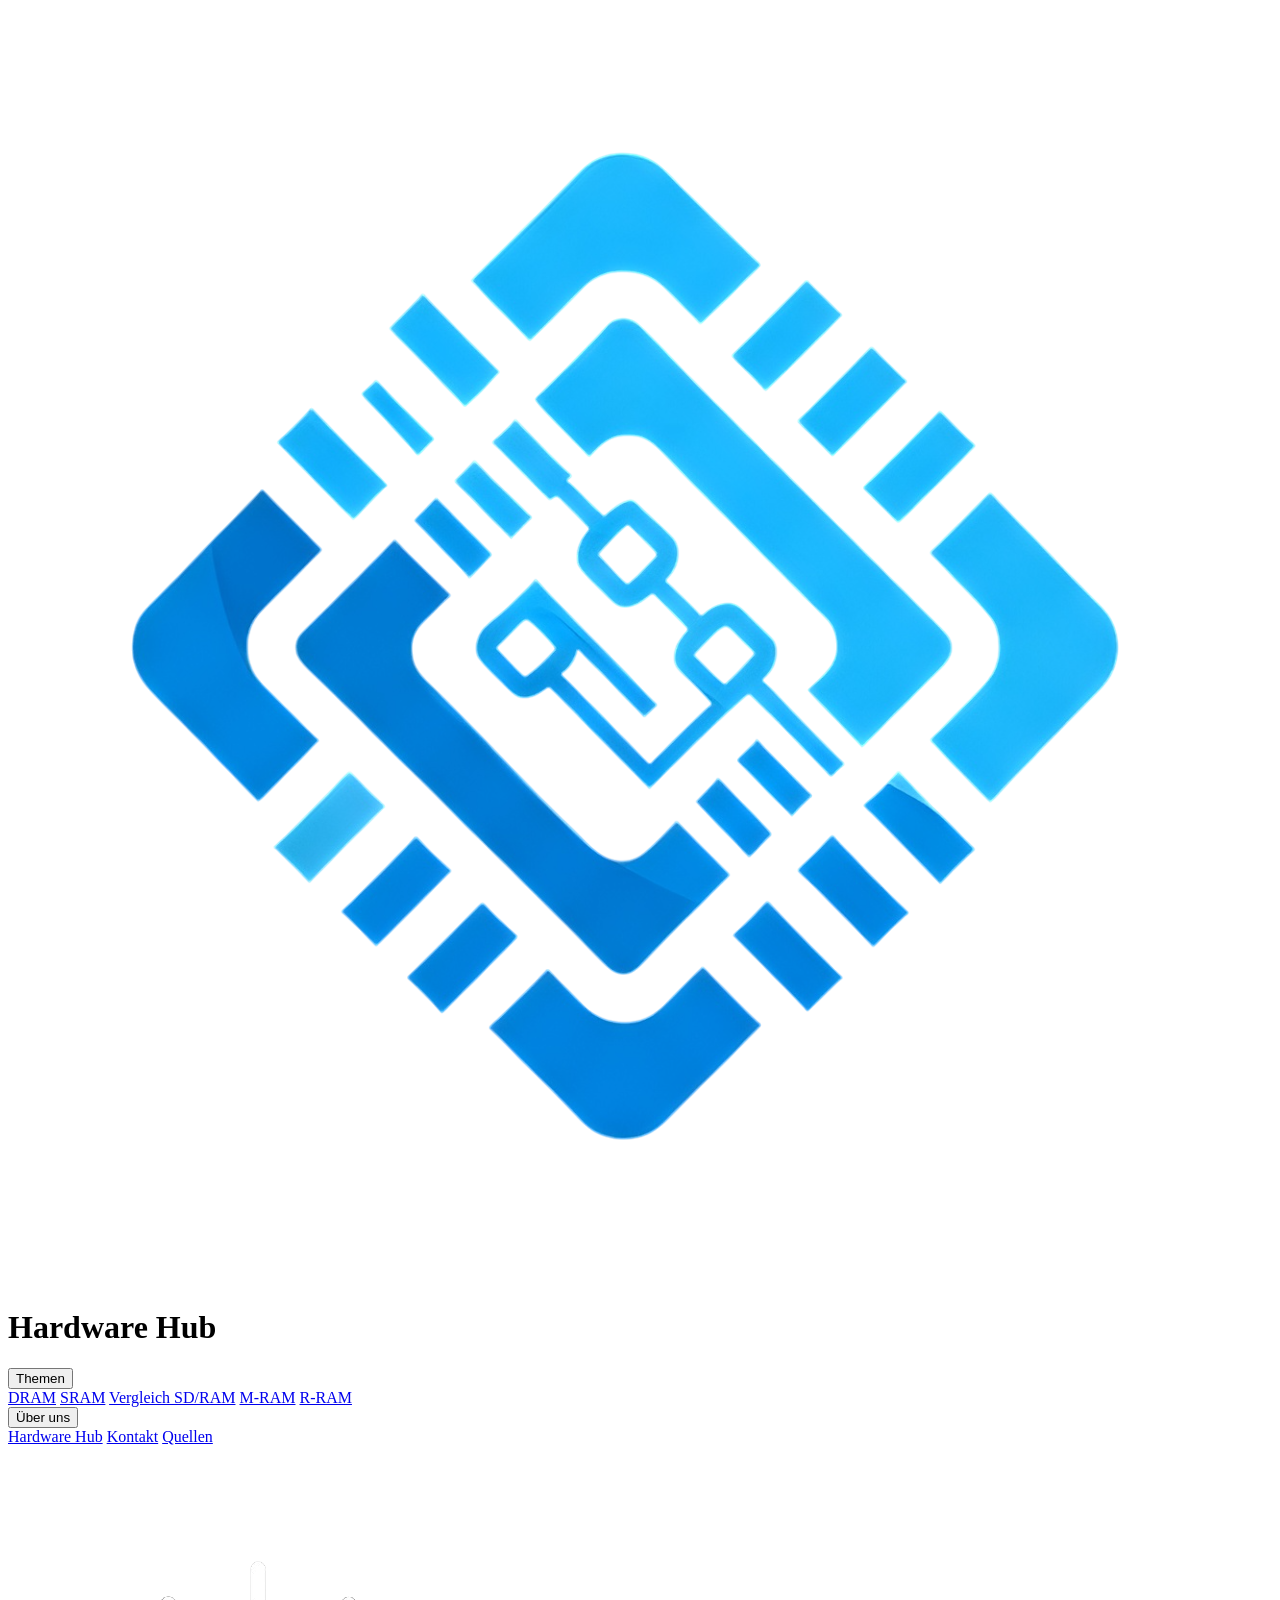
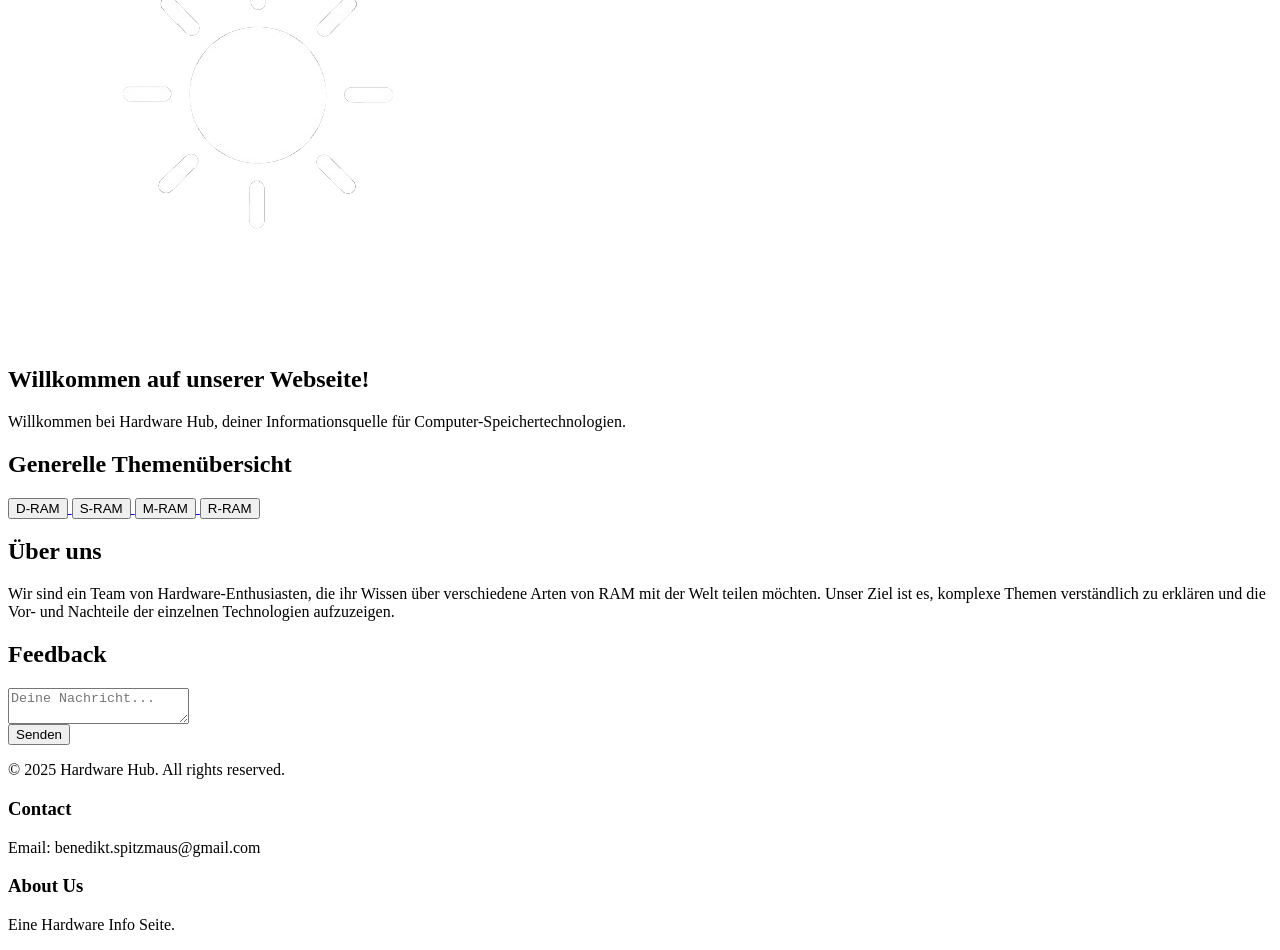
==== Index.html @ ac325075 "Add initial Hardware Hub site and assets Add full website content for 'Hardware Hub' including multi" ====
<head>
    <meta charset="UTF-8">
    <meta name="viewport" content="width=device-width, initial-scale=1.0">
    <title>RAM-Speicher verstehen: D-RAM, S-RAM, M-RAM und R-RAM detailliert erklärt</title>
    <meta name="description" content="Tauche tief ein in die Welt der RAM-Speicher! Erfahre alles über D-RAM, S-RAM, M-RAM und R-RAM, ihre Funktionsweisen, Vor- und Nachteile sowie Anwendungen in der modernen Technik.">
    <meta name="keywords" content="DRAM, SRAM, MRAM, RRAM, RAM, Arbeitsspeicher, Speichertechnologien, flüchtiger Speicher, nicht-flüchtiger Speicher, Computer Hardware, RAM Vergleich, Speicherzukunft, NVM, Non-Volatile Memory, Dynamic RAM, Static RAM, Magnetoresistive RAM, Resistive RAM">
    <meta name="robots" content="index, follow">
    <link rel="stylesheet" href="style.css">
</head>
<body>
     
    <header>
        <!-- WICHTIG: relativer Pfad für Bild, wenn es im selben Projektordner liegt -->
        <a href="Index.html">
            <img id="logo" src="HWLogo.png" alt="Hardware Hub Logo">
        </a>
        
        <h1>Hardware Hub</h1>
        
        <div class="dropdown">
            <button class="dropbtn">Themen</button>
            <div class="dropdown-content">
                <a href="DRAM.html">DRAM</a>
                <a href="SRAM.html">SRAM</a>
                <a href="Vergleich-SD-Ram.html">Vergleich SD/RAM</a>
                <a href="MRAM.html">M-RAM</a>
                <a href="RRAM.html">R-RAM</a>
            </div>
        </div>
            
        <div class="dropdown">
            <button class="dropbtn">Über uns</button>
            <div class="dropdown-content">
                <a href="Info.html">Hardware Hub</a>
                <a href="Kontakt.html">Kontakt</a>
                <a href="Quellen.html">Quellen</a>
            </div>
        </div>
        
        <a  class="header-right">
            <img id="theme-toggle" src="theme-toggle.png" alt="theme-toggle">
        </a>
    </header>

    

    <main>
        <section>
            <h2>Willkommen auf unserer Webseite!</h2>
        </section>
        
        <section>
            <p>Willkommen bei Hardware Hub, deiner Informationsquelle für Computer-Speichertechnologien.</p>
        </section>
    </main>

    <main>
        <section>
            <h2>Generelle Themenübersicht</h2>
        </section>
        
        <div class="hover-text">
        
        <a href="DRAM.html">
            <button class="large-round-hover-btn">
                <span>D-RAM</span>    
            </button>
        </a>
        
        <a href="SRAM.html">
            <button class="large-round-hover-btn">
                <span>S-RAM</span>    
            </button>
        </a>
        
        <a href="MRAM.html">  
            <button class="large-round-hover-btn">
                <span>M-RAM</span>
            </button>
        </a>

        <a href="RRAM.html"> 
            <button class="large-round-hover-btn">
                <span>R-RAM</span>
            </button>
        </a>
        </div>
                
    </main>
    
    <main>
        <section>
            <h2>Über uns</h2>
        </section>
        <section>
            <p>
                Wir sind ein Team von Hardware-Enthusiasten, die ihr Wissen über verschiedene Arten von RAM mit der Welt teilen möchten. Unser Ziel ist es, 
                komplexe Themen verständlich zu erklären und die Vor- und Nachteile der einzelnen Technologien aufzuzeigen.
            </p>
        </section>
    </main>

    <main>
        <section>
            <h2>Feedback</h2>
        </section>

        <section>
            <textarea id="feedback" name="feedback" placeholder="Deine Nachricht..." oninput="autoResize(this)" ></textarea>
        </section>

        <div class="hover-text">
        <a href="Nachricht gesendet.html">
            <button class="send-button">
                <span>Senden</span>    
            </button>
        </a>
        </div>
    </main>
    
    <footer>
        <p>&copy; 2025 Hardware Hub. All rights reserved.</p>
        <section>
            <h3>Contact</h3>
            <p>Email: benedikt.spitzmaus@gmail.com</p>
        </section>
        <section>
            <h3>About Us</h3>
            <p>Eine Hardware Info Seite.</p>
        </section>
    </footer>

    <script src="Script.js"></script>

    <script> //java script KI generiert
        
        // Funktion zur automatischen Höhenanpassung der Textarea
        function autoResize(textarea) {
            // Setze die Höhe auf 'auto', damit die scrollHeight korrekt berechnet werden kann,
            // auch wenn Text gelöscht wird und die Box kleiner werden soll.
            textarea.style.height = 'auto';
            // Setze die Höhe auf die scrollHeight.
            // scrollHeight ist die gesamte Höhe des Inhalts, auch des nicht sichtbaren Teils.
            textarea.style.height = textarea.scrollHeight + 'px';
        }

        // Optional: Rufe die Funktion einmal beim Laden auf, falls bereits Text vorhanden ist
        // (z.B. wenn das Feld serverseitig mit Inhalt gefüllt wird).
        // document.addEventListener('DOMContentLoaded', () => {
        //     const textarea = document.getElementById('dynamischeTextarea');
        //     if (textarea) {
        //         autoResize(textarea);
        //     }
        // });
    </script>
</body>
</html>
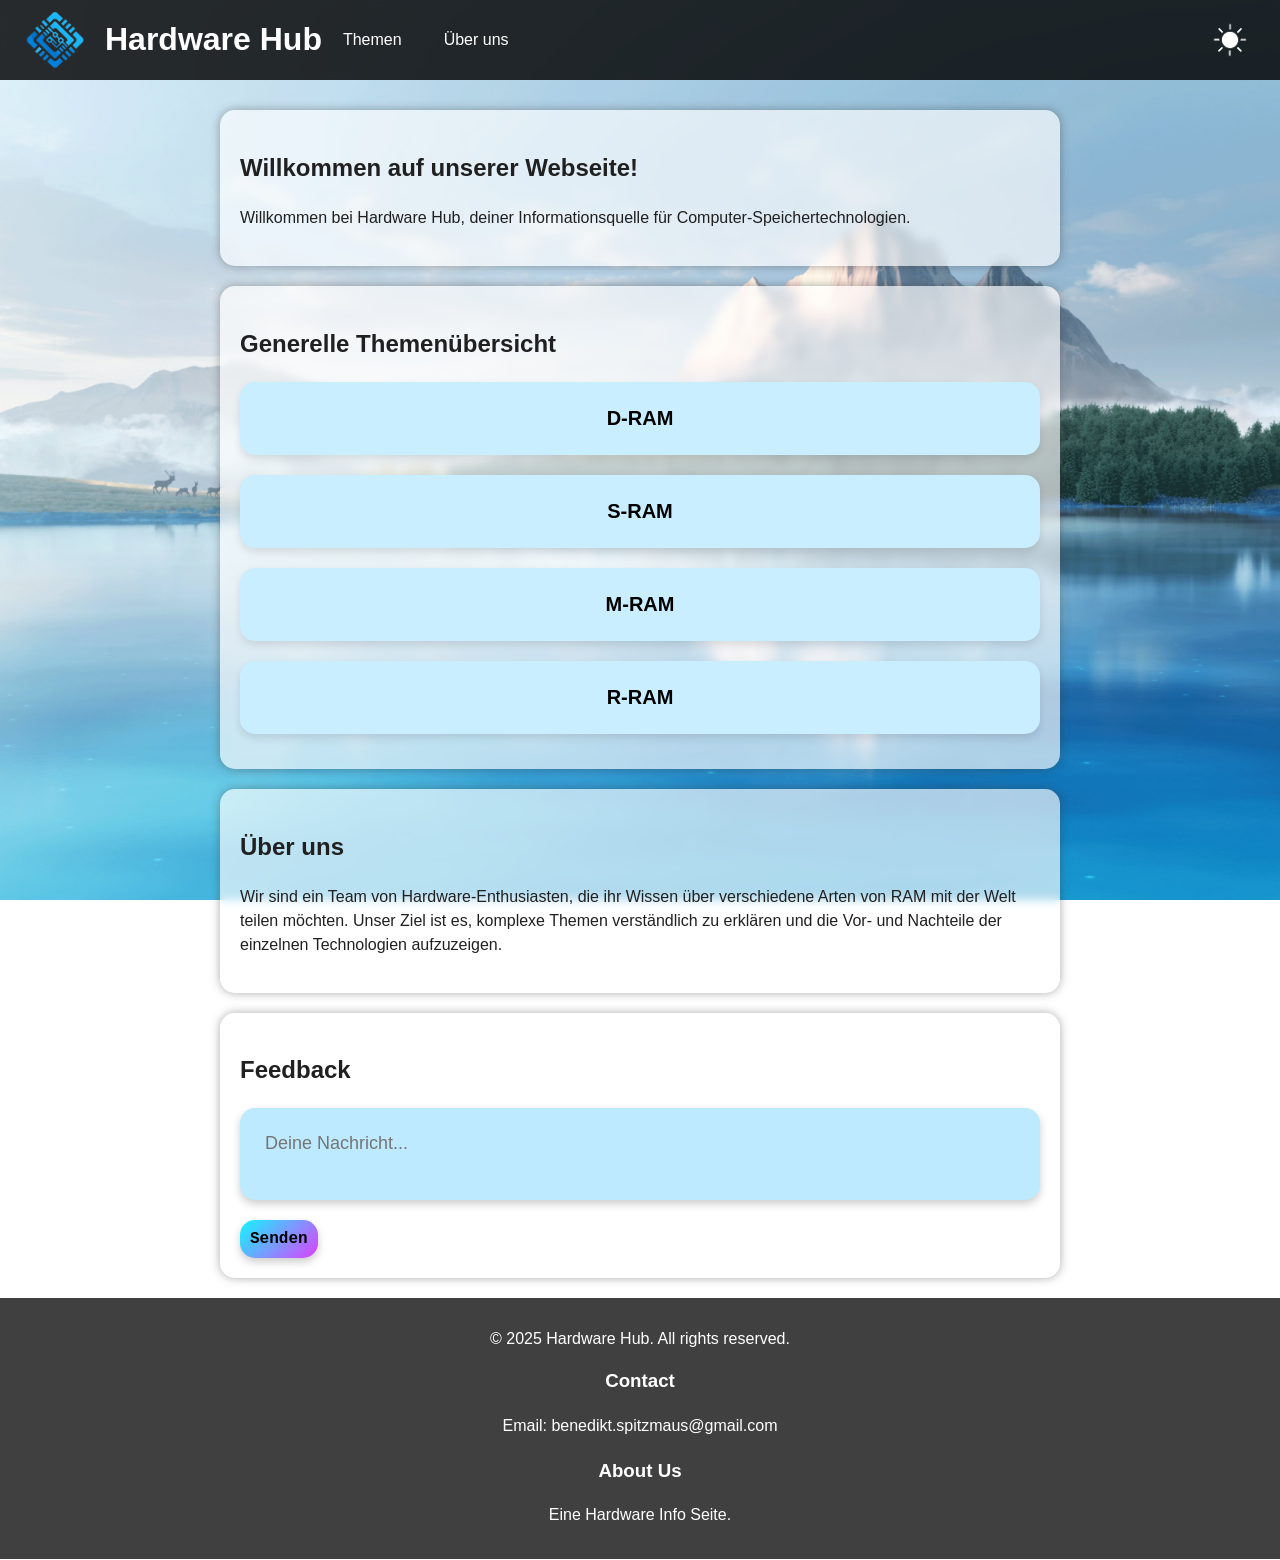
==== commit c1929e40: "Fix script source filename case sensitivity" ====
--- a/Index.html
+++ b/Index.html
@@ -130,7 +130,7 @@
         </section>
     </footer>
 
-    <script src="Script.js"></script>
+    <script src="script.js"></script>
 
     <script> //java script KI generiert
         
@@ -154,4 +154,4 @@
         // });
     </script>
 </body>
-</html>+</html>
--- a/style.css
+++ b/style.css
@@ -0,0 +1,384 @@
+body {
+    font-family: Arial, sans-serif;
+    margin: 0;
+    padding: 0;
+    /* Das vorherige Hintergrund-Gradient wird durch das Bild ersetzt oder ergänzt */
+    background-image: url('berg-hell.jpg'); 
+    background-size: cover; /* Stellt sicher, dass das Bild den gesamten Bereich abdeckt */
+    background-position: center; /* Zentriert das Bild */
+    background-repeat: no-repeat; /* Verhindert, dass das Bild gekachelt wird */
+    background-attachment: fixed; /* Fixiert das Hintergrundbild beim Scrollen */
+    color: #202020;
+    padding-top: 90px;
+}
+
+body.dark-mode {
+    /* Optional: Anderes Hintergrundbild für den Dark Mode */
+    background-image: url('berg-dunkel.jpg');
+    background-size: cover;
+    background-position: center;
+    background-repeat: no-repeat;
+    background-attachment: fixed;
+    color: white;
+}
+
+header {
+    background: rgba(0, 0, 0, 0.822); /* Schwarz mit 80% Deckkraft (20% Transparenz) */
+    backdrop-filter: blur(5px);
+    color: #fff;
+    padding: 0;
+    display: flex;
+    align-items: center;
+    justify-content: flex-start; 
+    position: fixed;
+    top: 0;
+    left: 0;
+    width: 100%;
+    z-index: 1;
+}
+
+section {
+    line-height: 1.5;
+}
+
+#logo {
+    width: 70px;
+    height: auto;
+    margin-left: 20px;
+    margin-right: 15px;
+    border-radius: 8px;
+}
+            
+#theme-toggle {
+    width: 60px;
+    height: auto;
+    display: block;
+}
+        
+.header-right {
+    margin-left: auto;
+    display: flex;
+    align-items: center;
+    padding-right: 20px;
+    cursor: pointer;
+}
+
+header h1 {
+    margin-left: 0;
+}
+    
+main {
+    max-width: 800px;
+    margin: 20px auto;
+    padding: 20px;
+    /* background-color: #ffffff; Ursprünglicher solider Hintergrund im Light Mode */
+    background-color: rgba(255, 255, 255, 0.65); /* Leicht transparenter weißer Hintergrund für den Light Mode */
+    backdrop-filter: blur(5px); /* Unschärfeeffekt für den Main-Bereich selbst (wirkt auf das Body-Hintergrundbild) */
+    box-shadow: 0 0 10px rgba(61, 61, 61, 0.432);
+    border-radius: 15px;
+    transition: color 0.5s ease, background-color 0.5s ease;
+    overflow-wrap: break-word; /* Verhindert, dass langer Text (z.B. URLs) über den Rand hinausragt */
+}
+        
+body.dark-mode main {
+    /* background-image: linear-gradient(135deg, #2b2a2a, #212324); Ursprünglicher Verlauf */
+    background-color: rgba(30, 30, 30, 0.65); /* Dunkler, leicht transparenter Hintergrund für den Dark Mode */
+    backdrop-filter: blur(8px); /* Auch hier Unschärfeeffekt für Konsistenz, ggf. etwas stärker */
+}
+
+#feedback {
+    border-radius: 15px;
+    padding: 25px;
+    background-color:#beeaff;
+    display: block;
+    width: 100%;
+    min-height: 20px;
+    margin: 20px auto;
+    box-shadow: 0 4px 8px rgba(0, 0, 0, 0.2);
+    border: 0px;
+    transition: box-shadow 0.3s ease, transform 0.3s ease;
+    font-size: large;
+    font-family: 'Franklin Gothic Medium', 'Arial Narrow', Arial, sans-serif;
+    color: #000000;
+    resize: none;
+    overflow-y: hidden;
+    overflow-x: hidden;
+    box-sizing: border-box;
+}
+
+body.dark-mode #feedback {
+    background-image: linear-gradient(135deg, #064457, #04469b);
+    color: #fff;
+}
+
+#feedback:hover {
+    box-shadow: 0 8px 16px rgba(0, 0, 0, 0.3);
+    transform: scale(1.01);
+}
+
+#feedback:focus {
+    outline: none;
+    box-shadow: 0 8px 16px rgba(0, 0, 0, 0.479);
+    transform: scale(1.01);
+}
+
+
+footer {
+    text-align: center;
+    padding: 1em 0;
+    background: rgba(0, 0, 0, 0.75); /* Schwarz mit 80% Deckkraft (20% Transparenz) */
+    backdrop-filter: blur(5px);
+    color: #fff;
+    width: 100%;
+}
+           
+.send-button {
+    border-radius: 15px;
+    padding: 10px;
+    background-image: linear-gradient(135deg, #11f7ff, #df40ff);
+    border: 0px;
+    transition: transform 0.3s ease, box-shadow 0.3s ease;
+    box-shadow: 0 4px 8px rgba(0, 0, 0, 0.2);
+    cursor: pointer;
+    font-size: medium;
+    font-family: Lucida Console, Monaco, monospace;
+    font-weight: bold;
+}
+
+send-button:hover {
+   box-shadow: 0 6px 10px rgba(0, 0, 0, 0.3);
+   transform: scale(1.05);
+}
+
+.hover-text a {
+    color: #000000;
+    text-decoration: none;
+}
+        
+.dropdown:hover .dropdown-content {
+    display: block;
+}
+        
+.large-round-hover-btn {
+    width: 100%;
+    margin: 20px auto;
+    border-radius: 15px; 
+    padding: 25px;
+    background-color: #c8eeff; /* A nice blue */
+    color: rgb(0, 0, 0);
+    font-size: 20px;
+    font-weight: bold;
+    border: 0px solid #1e78a0;
+    cursor: pointer;
+    transition: background-color 0.5s ease, transform 0.3s ease, box-shadow 0.3s ease, color 0.5s ease;
+    display: flex;
+    align-items: center;
+    justify-content: center;
+    flex-direction: column;
+    margin: 20px auto 15px auto; /* Center block element (button) and add margin */
+    box-shadow: 0 4px 8px rgba(0, 0, 0, 0.110);
+}
+        
+body.dark-mode .large-round-hover-btn {
+    background-color: #0b232b;
+    color: #fff;
+}
+
+.large-round-hover-btn:hover {
+    background: rgb(91, 162, 255); 
+    transform: translateY(-5px) scale(1.03); /* Lift and slightly enlarge */
+    box-shadow: 0 8px 16px rgba(46, 85, 136, 0.397);
+}
+        
+body.dark-mode .large-round-hover-btn:hover {
+    color: #000000;
+    background-color: #5297b4;
+    box-shadow: 0 8px 14px rgba(82, 151, 180, 0.3);
+}
+
+.large-round-hover-btn:active {
+    transition: transform 0.15s ease, background-color 0.15s ease, box-shadow 0.15s ease;
+    transform: scale(0.995);
+    background: #7ccbff;
+    box-shadow: none;
+}
+
+.large-round-hover-btn span {
+    /* Additional styling for text within button if needed */
+}
+        
+/* styles dropdown menu */
+.dropdown {
+    position: relative; 
+}
+        
+.dropdown .dropbtn {
+    font-size: 16px;
+    border: none;
+    outline: none;
+    color: rgb(255, 255, 255);
+    padding: 14px 16px;
+    background-color: inherit;
+    font-family: inherit;
+    margin: 0 5px;
+    border-radius: 20px; /* Optional: Wieder hinzugefügt für abgerundete Ecken */
+}
+        
+.dropdown .dropbtn:hover{
+    color: #9ac4d6;
+    transition: color 0.3s ease;
+}
+
+.dropdown-content {
+    /*display: none;*/
+    opacity: 0;
+    visibility: hidden;
+    transform: translateY(-10px);
+    transition: opacity 0.2s ease-in-out, transform 0.2s ease-in-out;
+    position: absolute;
+    background: rgba(189, 219, 226, 0.897); /*leicht transparent*/
+    
+    z-index: 1;
+    min-width: 160px;
+    box-shadow: 0px 8px 16px 0px rgba(0,0,0,0.2);
+    z-index: 1;
+    border-radius: 10px; /* Bestehender Radius für den Container */
+    left: 0;
+    top: 100%;
+    /*Padding für den Container, um Abstand für die Links zu schaffen */
+    padding: 5px; /* z.B. 5px rundum */
+    box-sizing: border-box; /* Stellt sicher, dass Padding die min-width nicht sprengt */
+}
+        
+body.dark-mode .dropdown-content {
+    background: rgba(37, 37, 37, 0.9); /*leicht transparent*/
+}
+
+.dropdown-content a {
+    float: none;
+    color: rgb(0, 0, 0);
+    /* Das Padding hier bestimmt den Abstand des Textes zum Rand des Hover-Effekts */
+    padding: 10px 12px; /* Leicht angepasst für ein ausgewogenes Verhältnis mit dem Container-Padding */
+    text-decoration: none;
+    display: block;
+    text-align: left;
+    /* Wichtig: Damit der border-radius des Hover-Effekts sauber dargestellt wird */
+    /* Man könnte hier auch border-radius setzen, wenn die Links selbst schon abgerundet sein sollen */
+    
+    opacity: 0;
+    transform: translateY(-10px);
+    transition: opacity 0.2s ease-in-out; 
+}
+        
+body.dark-mode .dropdown-content a {
+    color: #fff;
+}
+        
+.dropdown-content a:hover {     /*Howereffect des dropdown content*/
+    background-image: linear-gradient(90deg, #b2daff 20%, #63b4ff 100%); 
+    color: #000000; 
+    border-radius: 10px; 
+}
+
+body.dark-mode .dropdown-content a:hover {
+    background-image: linear-gradient(90deg, #1b86b1 20%, #093f72 100%);
+    color: #fff;
+}
+
+/*Animation AI*/
+.dropdown:hover .dropdown-content {
+    opacity: 1;
+    visibility: visible;
+    transform: translateY(0);
+    /* transition-delay: 0s; ist hier korrekt, um sicherzustellen, dass die in .dropdown-content definierten */
+    /* Transitionen für opacity und transform beim Hovern ohne Verzögerung starten. */
+}
+        
+/* Zielzustand für Item-Animation und gestaffelte Verzögerungen */
+.dropdown:hover .dropdown-content a {
+    opacity: 1;
+    transform: translateY(0);
+}
+.dropdown:hover .dropdown-content a:nth-child(1) {
+    transition-delay: 0.05s; /* Erster Link startet nach 50ms */
+}
+.dropdown:hover .dropdown-content a:nth-child(2) {
+    transition-delay: 0.1s;  /* Zweiter Link startet nach 100ms */
+}
+.dropdown:hover .dropdown-content a:nth-child(3) {
+    transition-delay: 0.15s; /* usw. */
+}
+.dropdown:hover .dropdown-content a:nth-child(4) {
+    transition-delay: 0.2s;
+}
+.dropdown:hover .dropdown-content a:nth-child(5) {
+    transition-delay: 0.25s;
+}
+        
+
+#video {
+    border-radius: 15px;
+    display: block;
+    width: 100%;
+}
+
+table{
+    font-size: 15px;
+    border-collapse: separate; /* Wichtig für border-radius */
+    border-spacing: 0;
+    background-color: #6d6d6d;
+    box-shadow: 3px 3px 3px rgba(0,0,0,0.1);
+    border-radius: 15px;
+    overflow: hidden; /* Stellt sicher, dass die Ecken der inneren Elemente abgeschnitten werden */
+}
+
+td,th{
+    padding: 25px 55px;
+    text-align: center;
+    /*border: 2px solid rgb(255, 255, 255);*/
+}
+
+thead {
+    box-shadow: 0 3px 6px rgb(3, 15, 54);
+    background-color: rgb(61, 96, 200);
+}
+
+tr:nth-child(even){
+    background-color: #8a8b8b;
+}
+
+#content-media {
+    border-radius: 15px;
+    display: block;
+    width: 100%;
+}
+
+.sram-schaltkreis {
+    display: flex;
+    gap: 80px;         
+    justify-content: start; 
+    margin-bottom: 20px;
+    border-radius: 15px; 
+}
+
+.sram-schaltkreis img {
+    width: 350px;      
+    height: auto;
+    border-radius: 15px;
+}
+
+.amplifier-img {
+    width: 100%;
+    height: auto;
+    max-width: 200px; 
+    border-radius: 15px;
+}
+
+#grüner-hacken {
+    height: auto;
+    width: 400px;
+    display: block;
+    margin-left: auto;
+    margin-right: auto;
+    width: 50%;
+}
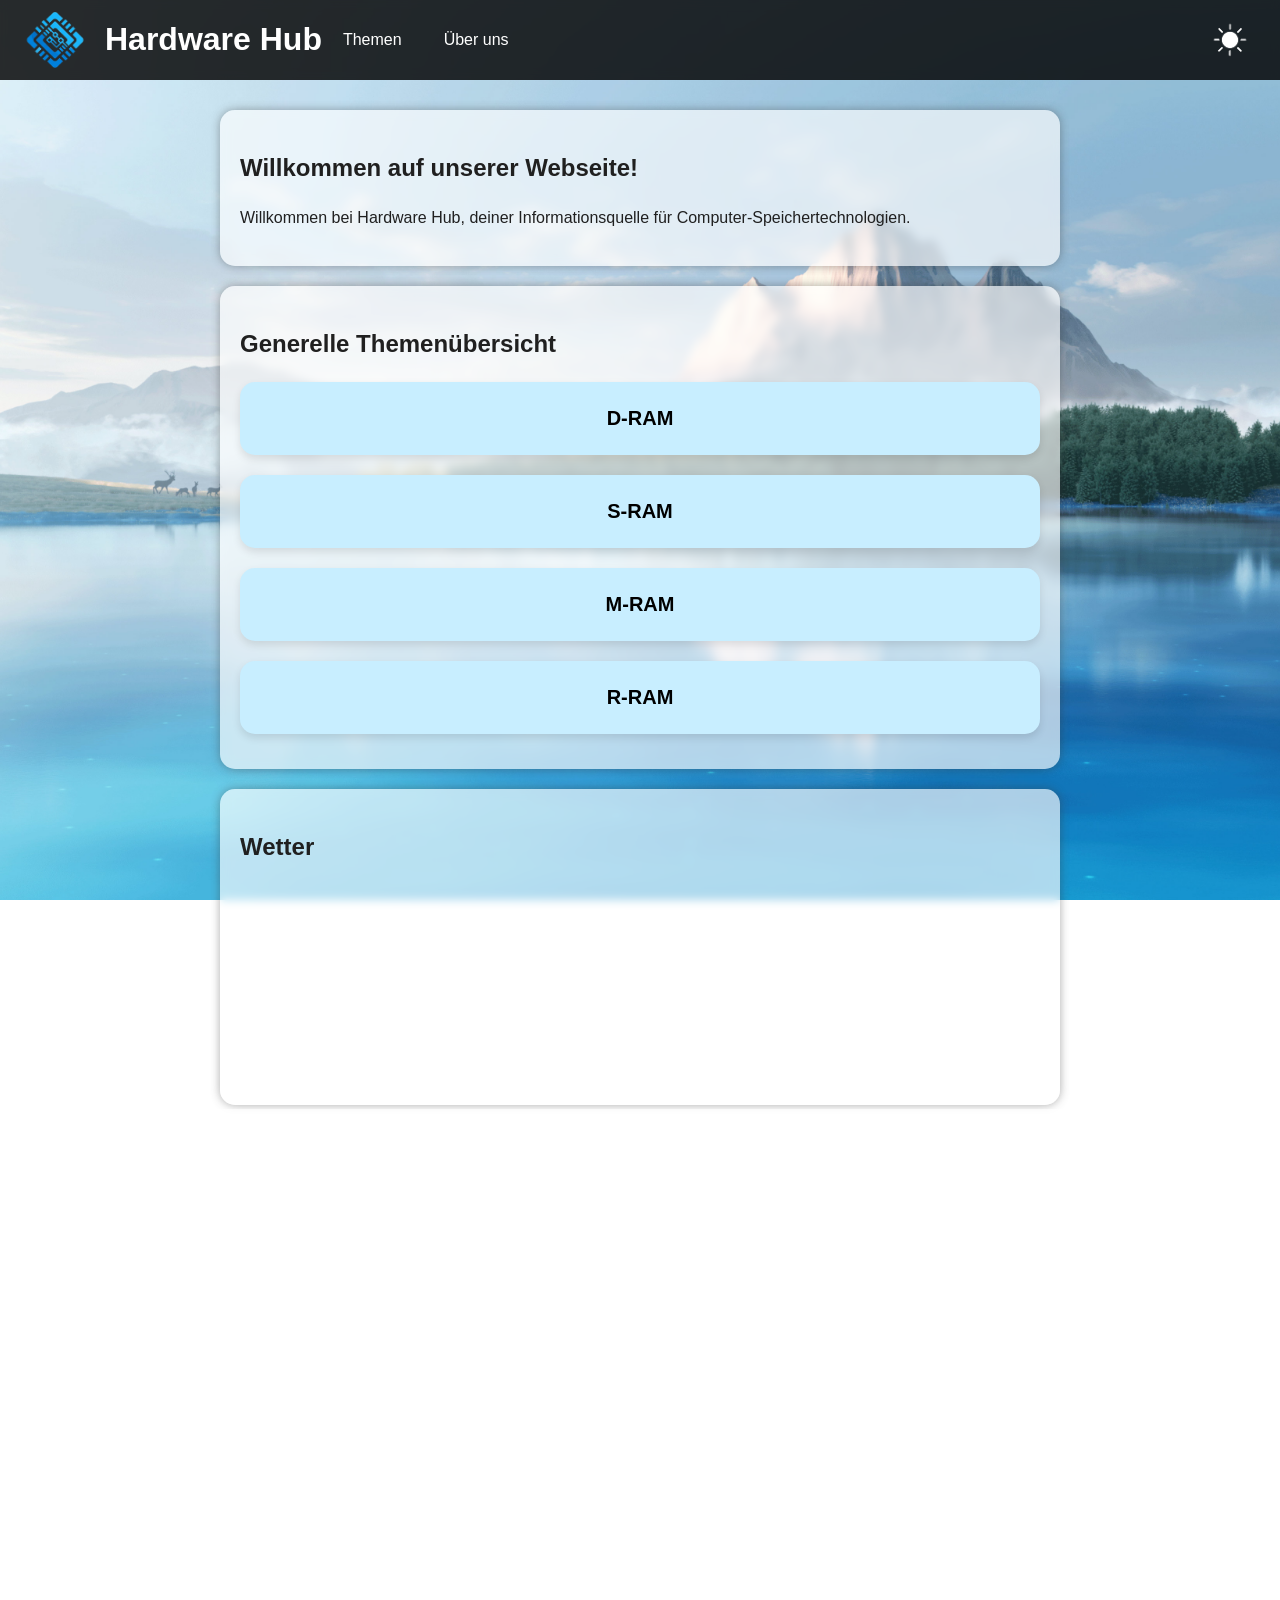
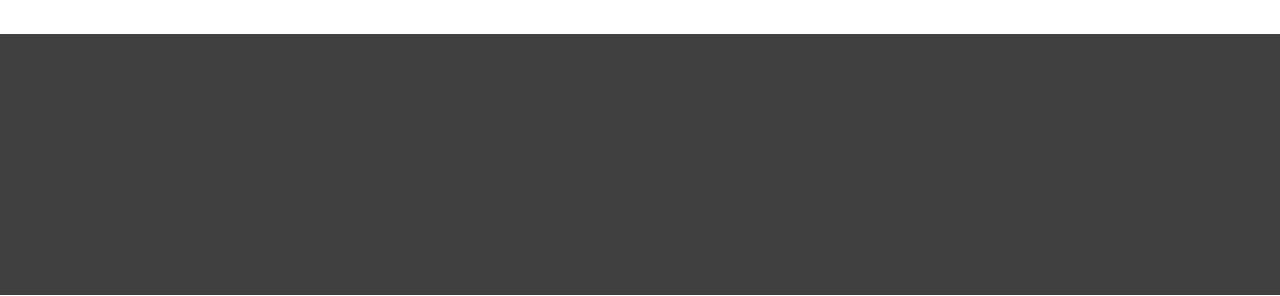
==== commit 535ba3a6: "Update Index.html" ====
--- a/Index.html
+++ b/Index.html
@@ -87,7 +87,15 @@
         </div>
                 
     </main>
-    
+    <main>
+        <section>
+            <h2>Wetter</h2>
+        </section>
+        <section>
+            <iframe src="https://wetter-app.sudwest.org/d-solo/adnqvvb/temperatur?orgId=1&from=1782559562719&to=1782645962719&timezone=browser&panelId=panel-1" width="450" height="200" frameborder="0"></iframe>
+        </section>
+    </main>
+
     <main>
         <section>
             <h2>Über uns</h2>
